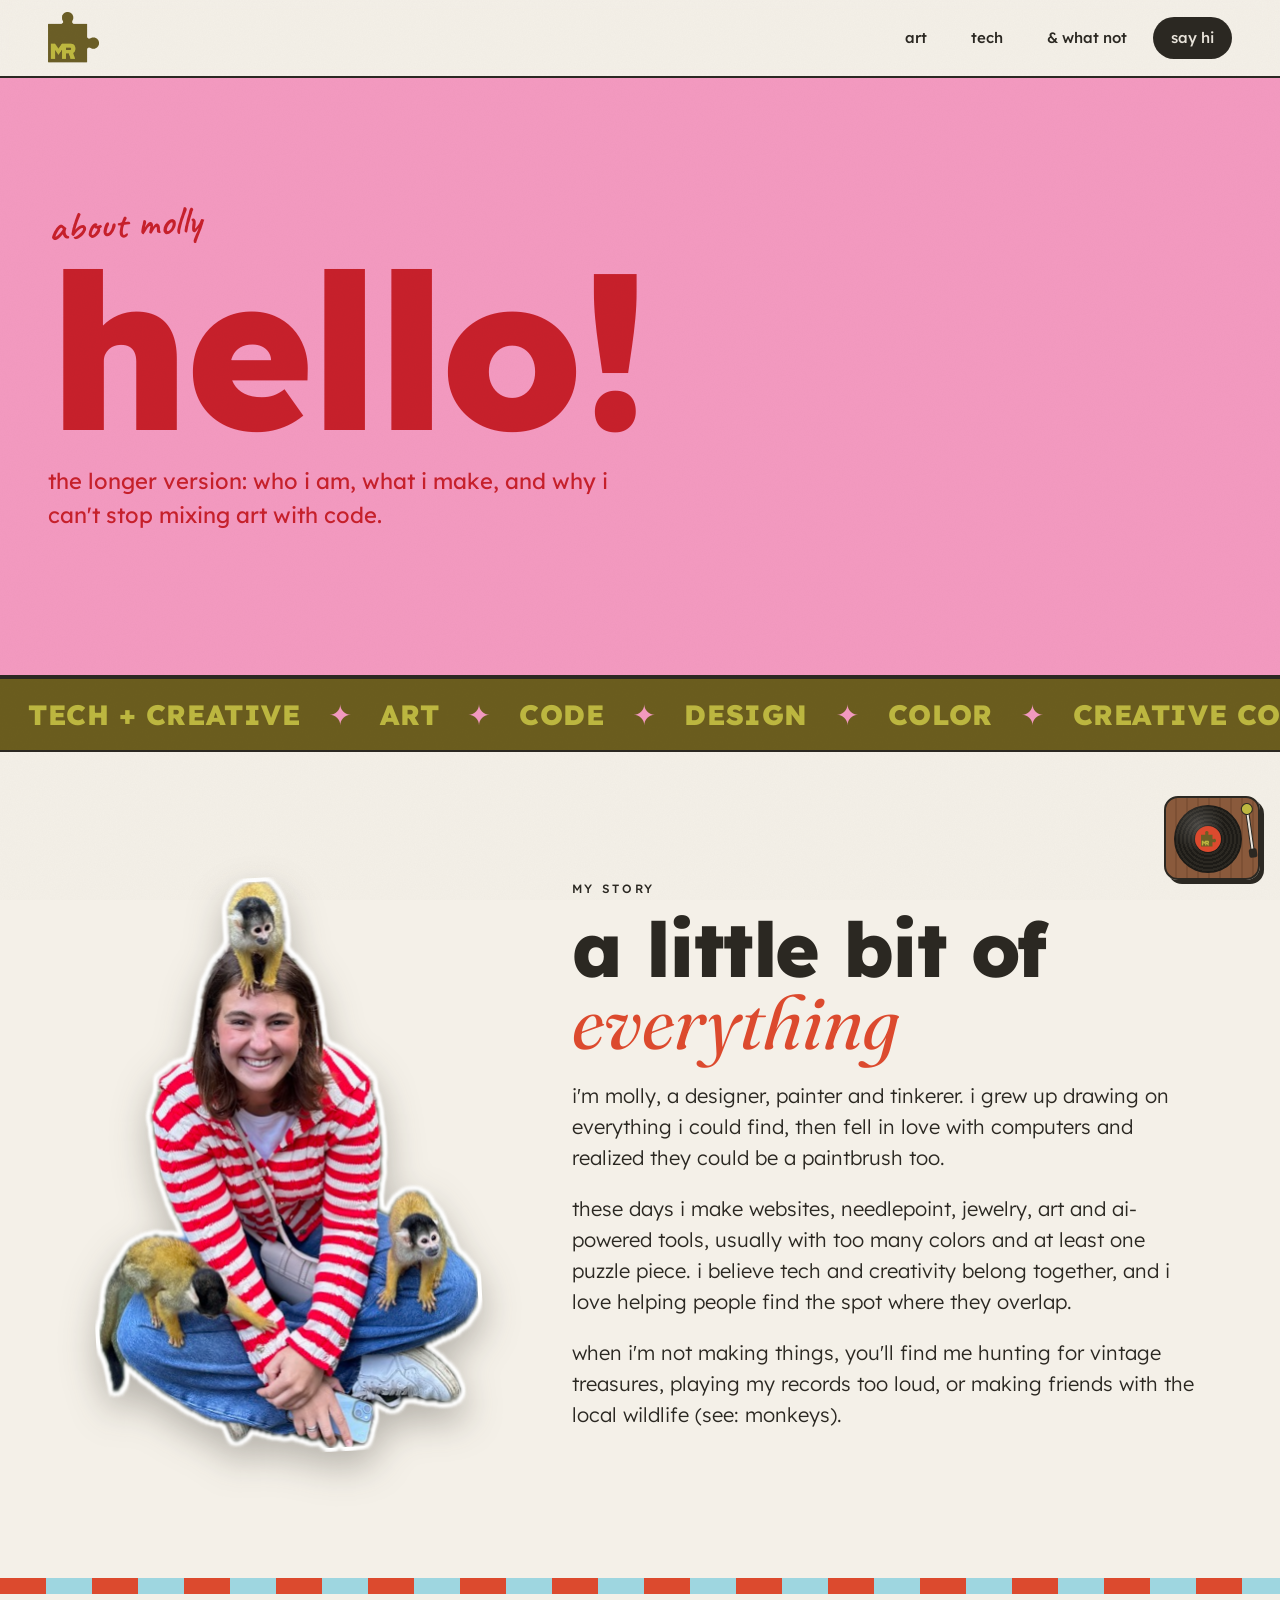
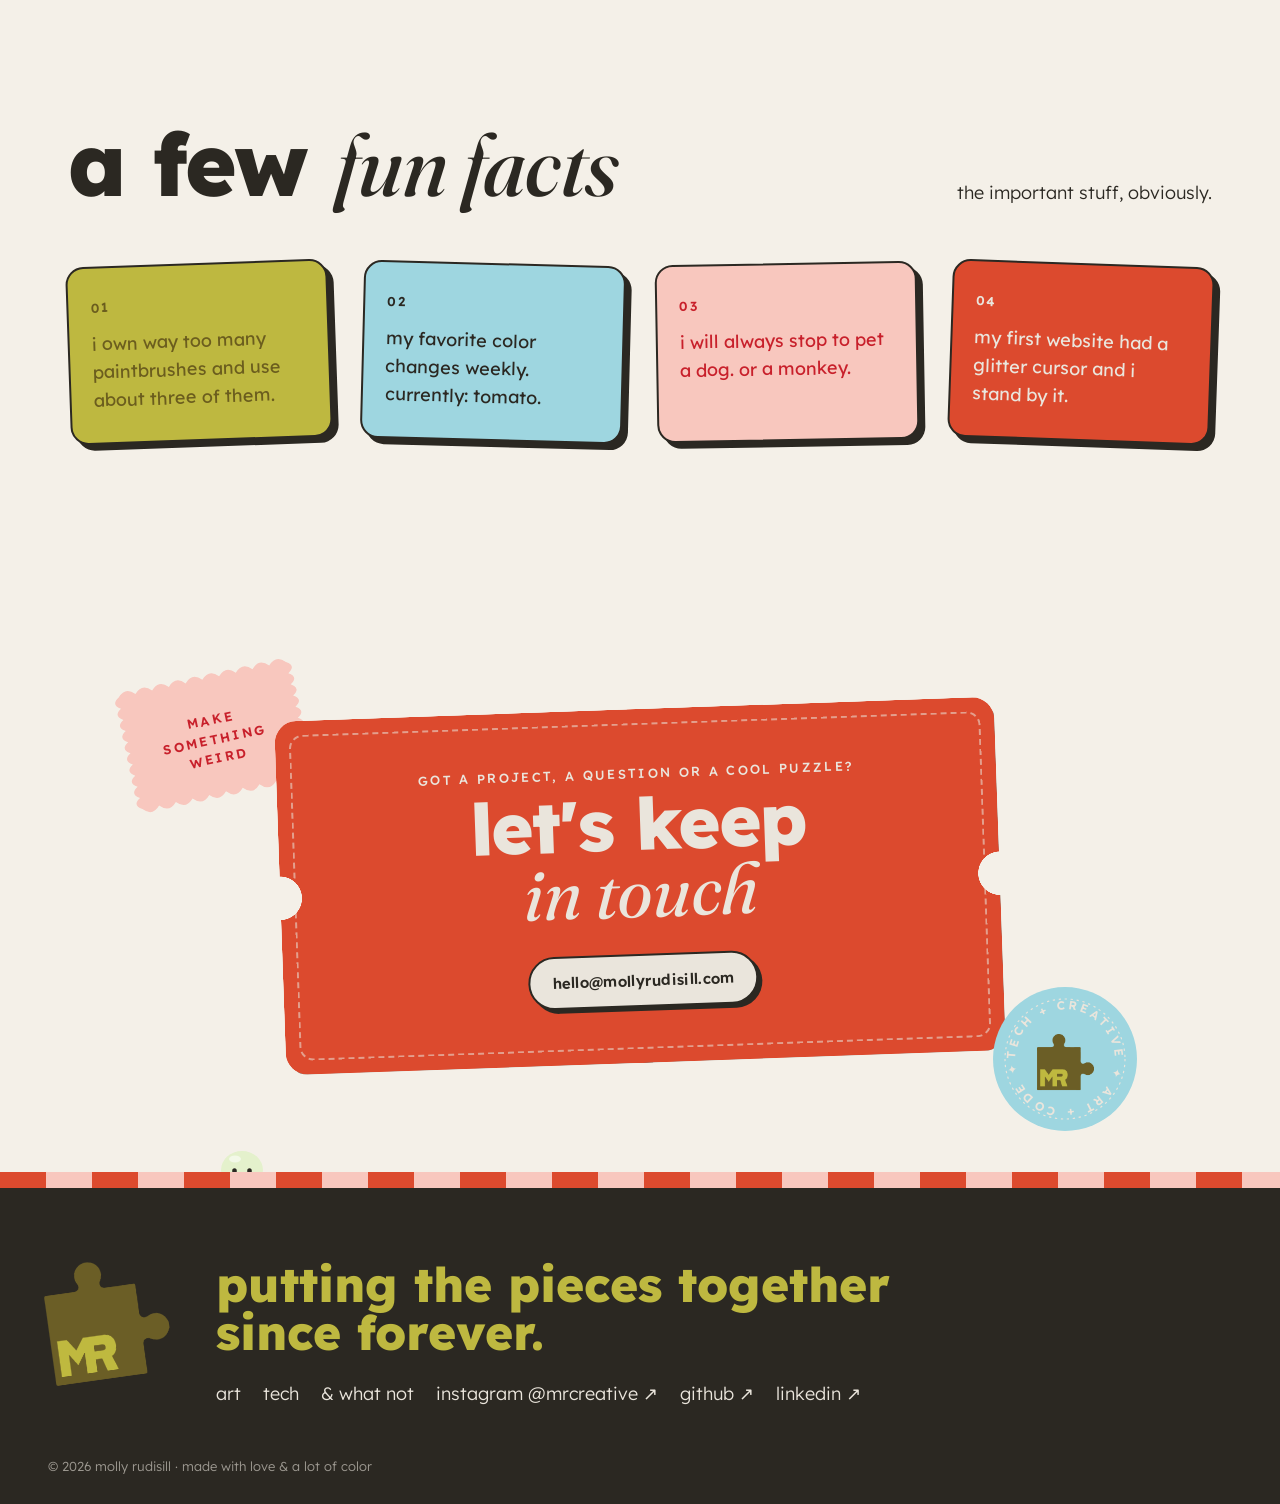
==== about.html @ 6e4c6a64 "Add an about molly page and a 'more about me' button on the home page Co-Authored-By: Claude Opus 5." ====
<!doctype html>
<html lang="en">
<head>
  <meta charset="utf-8" />
  <meta name="viewport" content="width=device-width, initial-scale=1" />
  <title>about molly — molly rudisill</title>
  <meta name="description" content="about molly rudisill: designer, painter and tinkerer where tech meets creative." />
  <link rel="icon" href="assets/mark-mr.png" />
  <link rel="preconnect" href="https://fonts.googleapis.com" />
  <link rel="preconnect" href="https://fonts.gstatic.com" crossorigin />
  <link href="https://fonts.googleapis.com/css2?family=Caveat:wght@500;600;700&family=Fraunces:ital,opsz,wght@0,9..144,400;0,9..144,800;1,9..144,400;1,9..144,600&family=Lexend:wght@300;400;500;600;800;900&display=swap" rel="stylesheet" />
  <link rel="stylesheet" href="css/styles.css" />
</head>
<body data-page="about">
  <header id="site-header"></header>

  <main>
    <!-- ============ HEADER ============ -->
    <section class="page-hero" style="--theme: var(--bubblegum); --theme-ink: var(--cherry)">
      <div class="page-hero-text">
        <p class="kicker">about molly</p>
        <h1>hello!</h1>
        <p class="lede">the longer version: who i am, what i make, and why i can't stop mixing art with code.</p>
      </div>
    </section>

    <div data-marquee class="marquee"></div>

    <!-- ============ MY STORY ============ -->
    <section class="section">
      <div class="wrap about-story reveal">
        <img class="about-story-cutout" src="assets/molly-cutout.png" alt="molly in a red striped sweater with three squirrel monkeys" />
        <div>
          <p class="kicker">my story</p>
          <h2>a little bit of <em>everything</em></h2>
          <!-- placeholder text: swap in your own story -->
          <p>i'm molly, a designer, painter and tinkerer. i grew up drawing on everything i could find, then fell in love with computers and realized they could be a paintbrush too.</p>
          <p>these days i make websites, needlepoint, jewelry, art and ai-powered tools, usually with too many colors and at least one puzzle piece. i believe tech and creativity belong together, and i love helping people find the spot where they overlap.</p>
          <p>when i'm not making things, you'll find me hunting for vintage treasures, playing my records too loud, or making friends with the local wildlife (see: monkeys).</p>
        </div>
      </div>
    </section>

    <div class="stripes"></div>

    <!-- ============ FUN FACTS ============ -->
    <section class="section">
      <div class="wrap">
        <div class="section-head reveal">
          <h2>a few <em>fun facts</em></h2>
          <p>the important stuff, obviously.</p>
        </div>
        <!-- placeholder facts: swap in your own -->
        <div class="facts">
          <div class="fact reveal" style="--c: var(--chartreuse); --i: var(--olive); --r: -2deg"><b>01</b><p>i own way too many paintbrushes and use about three of them.</p></div>
          <div class="fact reveal" style="--c: var(--sky); --i: var(--ink); --r: 1.5deg"><b>02</b><p>my favorite color changes weekly. currently: tomato.</p></div>
          <div class="fact reveal" style="--c: var(--blush); --i: var(--cherry); --r: -1deg"><b>03</b><p>i will always stop to pet a dog. or a monkey.</p></div>
          <div class="fact reveal" style="--c: var(--tomato); --i: var(--cream); --r: 2deg"><b>04</b><p>my first website had a glitter cursor and i stand by it.</p></div>
        </div>
      </div>
    </section>
  </main>

  <footer id="site-footer"></footer>
  <script src="js/content.js"></script>
  <script src="js/site.js"></script>
</body>
</html>
---- css/styles.css ----
/* ============================================================
   BRAND TOKENS — molly rudisill
   Change a color or font here and the whole site follows.
   ============================================================ */
:root {
  --cream: #eae5dc;
  --ink: #2b2822;
  --olive: #6b5d1e;
  --chartreuse: #beb840;
  --tomato: #dc4a2e;
  --bubblegum: #f49ac1;
  --sky: #9ed6e0;
  --cherry: #c8202b;
  --blush: #f8c7be;
  --cocoa: #8a5a3c;

  --paper: #f4f0e8; /* lighter cream for page background */

  /* web look-alikes for Alfran 2 / Lust / Antipool VF, so every visitor
     sees the same thing. To use the real fonts, add their webfont kit
     <link> to each page and put the family name first in the stack. */
  --font-head: "Lexend", system-ui, sans-serif;
  --font-body: "Lexend", system-ui, sans-serif;
  --font-accent: "Lexend", system-ui, sans-serif;
  --font-serif: "Fraunces", Georgia, serif; /* the playful "o" & "m" from the wordmark */
  --font-hand: "Caveat", "Comic Sans MS", cursive;

  --radius: 14px;
  --gutter: clamp(16px, 4vw, 48px);
  --max: 1240px;
  --shadow: 0 2px 0 rgba(43, 40, 34, 0.08), 0 18px 40px -18px rgba(43, 40, 34, 0.35);
}

/* ============================================================ base */
*, *::before, *::after { box-sizing: border-box; }
html { scroll-behavior: smooth; }
body {
  margin: 0;
  background: var(--paper);
  color: var(--ink);
  font-family: var(--font-body);
  font-weight: 300;
  font-size: 18px;
  line-height: 1.55;
  overflow-x: hidden;
  -webkit-font-smoothing: antialiased;
}
/* subtle paper grain */
body::before {
  content: "";
  position: fixed; inset: 0;
  pointer-events: none; z-index: 100;
  opacity: 0.35; mix-blend-mode: multiply;
  background-image: url("data:image/svg+xml,%3Csvg xmlns='http://www.w3.org/2000/svg' width='160' height='160'%3E%3Cfilter id='n'%3E%3CfeTurbulence type='fractalNoise' baseFrequency='.85' numOctaves='2' stitchTiles='stitch'/%3E%3CfeColorMatrix values='0 0 0 0 .17 0 0 0 0 .16 0 0 0 0 .13 0 0 0 .09 0'/%3E%3C/filter%3E%3Crect width='100%25' height='100%25' filter='url(%23n)'/%3E%3C/svg%3E");
}
img { max-width: 100%; display: block; }
a { color: inherit; }
h1, h2, h3 { font-family: var(--font-head); font-weight: 800; line-height: 0.95; letter-spacing: -0.02em; margin: 0; }
em { font-family: var(--font-serif); font-style: italic; font-weight: 500; letter-spacing: 0; }
.wrap { max-width: var(--max); margin: 0 auto; padding: 0 var(--gutter); }
.kicker, .eyebrow {
  font-family: var(--font-accent);
  text-transform: uppercase;
  letter-spacing: 0.22em;
  font-size: 12px;
  font-weight: 500;
  margin: 0 0 14px;
}
.hand { font-family: var(--font-hand); font-weight: 600; }
:focus-visible { outline: 3px dashed var(--tomato); outline-offset: 4px; }

/* buttons */
.btn {
  display: inline-flex; align-items: center; gap: 0.5em;
  padding: 0.85em 1.5em;
  border-radius: 999px;
  background: var(--tomato); color: var(--cream);
  font-family: var(--font-accent); font-weight: 600;
  font-size: 13px; letter-spacing: 0.14em; text-transform: uppercase;
  text-decoration: none;
  border: 2px solid var(--ink);
  box-shadow: 4px 4px 0 var(--ink);
  transition: transform 0.15s, box-shadow 0.15s;
}
.btn:hover { transform: translate(-2px, -2px); box-shadow: 6px 6px 0 var(--ink); }
.btn:active { transform: translate(2px, 2px); box-shadow: 1px 1px 0 var(--ink); }
.btn-ink { background: var(--ink); color: var(--cream); box-shadow: 4px 4px 0 var(--tomato); }
.btn-ink:hover { box-shadow: 6px 6px 0 var(--tomato); }
.btn-cream { background: var(--cream); color: var(--ink); text-transform: none; letter-spacing: 0.02em; font-size: 15px; }
.btn-ghost { background: transparent; color: var(--ink); box-shadow: none; }
.btn-ghost:hover { background: var(--chartreuse); box-shadow: 4px 4px 0 var(--ink); }

/* stripes (awning borders) */
.stripes { height: 16px; background: repeating-linear-gradient(90deg, var(--tomato) 0 46px, var(--sky) 46px 92px); }
.stripes-olive { background: repeating-linear-gradient(90deg, var(--olive) 0 46px, var(--cream) 46px 92px); }
.stripes-tomato { background: repeating-linear-gradient(90deg, var(--tomato) 0 46px, var(--blush) 46px 92px); }

/* ============================================================ header */
#site-header {
  position: sticky; top: 0; z-index: 50;
  display: flex; align-items: center; justify-content: space-between; gap: 16px;
  padding: 12px var(--gutter);
  background: color-mix(in srgb, var(--paper) 88%, transparent);
  backdrop-filter: blur(10px);
  border-bottom: 2px solid var(--ink);
}
.brand { display: block; }
.brand img { display: block; height: 52px; width: auto; transition: transform 0.35s cubic-bezier(.34, 1.56, .64, 1); }
.brand:hover img { transform: rotate(-8deg) scale(1.08); }
/* each puzzle piece turns around its own center */
.pz { transform-box: fill-box; transform-origin: center; transition: transform 0.35s cubic-bezier(.34, 1.56, .64, 1); }
.nav { display: flex; gap: 8px; align-items: center; flex-wrap: wrap; }
.nav a {
  font-family: var(--font-accent); font-weight: 500;
  font-size: 15px; text-decoration: none;
  padding: 7px 16px; border-radius: 999px;
  border: 2px solid transparent;
  transition: background 0.2s, transform 0.2s;
}
.nav a:hover, .nav a[aria-current="page"] { background: var(--c, var(--chartreuse)); color: var(--i, var(--ink)); border-color: var(--ink); transform: rotate(-2deg); }
.nav .nav-say-hi { background: var(--ink); color: var(--cream); }
.nav .nav-say-hi:hover { background: var(--tomato); color: var(--cream); }
.nav-toggle {
  display: none;
  font: 600 13px var(--font-accent); letter-spacing: 0.15em; text-transform: uppercase;
  background: var(--chartreuse); color: var(--ink);
  border: 2px solid var(--ink); border-radius: 999px; padding: 8px 16px; cursor: pointer;
}

/* ============================================================ hero */
.hero {
  position: relative;
  display: flex; flex-direction: column; align-items: center; text-align: center;
  max-width: var(--max); margin: 0 auto;
  padding: clamp(40px, 8vw, 96px) var(--gutter) clamp(56px, 8vw, 110px);
}
.hello {
  font-family: var(--font-hand); font-size: clamp(36px, 5vw, 60px);
  color: var(--tomato); margin: 0 0 8px; transform: rotate(-4deg);
  display: inline-block;
}
.hero-logo { margin: 0 0 30px; width: min(100%, 780px); }
.hero-logo svg, .hero-logo img { display: block; width: 100%; height: auto; overflow: visible; }
.hero-logo .pz { animation: pz-drop 0.8s cubic-bezier(.34, 1.56, .64, 1) backwards; animation-delay: calc(150ms + var(--n) * 110ms); }
.hero-logo .rud { animation: pz-fade 0.6s ease backwards; animation-delay: 0.85s; }
.hero-logo .pz:hover { transform: translateY(-6%) rotate(-6deg); }
@keyframes pz-drop { from { opacity: 0; transform: translateY(-140%) rotate(calc(-30deg + var(--n) * 15deg)); } }
@keyframes pz-fade { from { opacity: 0; transform: translateY(12px); } }
.hero-ctas { display: flex; gap: 14px; flex-wrap: wrap; justify-content: center; }
.hero .hero-seal { position: absolute; right: max(3%, calc(50% - 560px)); top: clamp(20px, 5vw, 60px); width: clamp(96px, 12vw, 150px); }

/* "i make ___" with the word swapping every couple of seconds */
.i-make { font-size: clamp(26px, 4vw, 44px); font-weight: 500; line-height: 1.3; margin: 0 0 34px; letter-spacing: -0.01em; }
/* the rotator box is exactly one line tall and starts at the top of the line,
   so the swapping word shares a baseline with "i make" */
.rotator {
  position: relative; display: inline-block; vertical-align: top;
  height: 1.3em; line-height: 1.3em; overflow: hidden; text-align: left;
  transition: width 0.4s cubic-bezier(.34, 1.3, .64, 1);
}
.rotator span {
  position: absolute; left: 0; top: 0; white-space: nowrap; padding: 0 0.12em;
  font-family: var(--font-serif); font-style: italic; font-weight: 600;
  background: linear-gradient(transparent 58%, var(--hl) 58%);
  animation: word-in 0.5s cubic-bezier(.34, 1.4, .64, 1) both;
}
.rotator span.out { animation: word-out 0.35s ease-in both; }
@keyframes word-in { from { transform: translateY(100%) rotate(6deg); opacity: 0; } }
@keyframes word-out { to { transform: translateY(-100%) rotate(-6deg); opacity: 0; } }

.portrait { position: relative; justify-self: center; width: min(100%, 420px); }
.portrait-frame {
  position: relative;
  aspect-ratio: 4 / 5;
  border-radius: 48% 48% 18px 18px / 36% 36% 18px 18px;
  background: var(--sky);
  border: 3px solid var(--ink);
  outline: 10px solid var(--tomato); outline-offset: -2px;
  overflow: hidden;
  transform: rotate(2.5deg);
  box-shadow: 14px 14px 0 var(--olive);
}
.portrait-frame img { position: absolute; inset: 0; width: 100%; height: 100%; object-fit: cover; }
.portrait .tag-note {
  position: absolute; right: -18px; bottom: 60px;
  background: var(--chartreuse); padding: 8px 14px;
  font-family: var(--font-hand); font-size: 22px; font-weight: 600;
  border: 2px solid var(--ink); transform: rotate(6deg); border-radius: 4px;
}

/* rotating badges */
.badge { position: relative; aspect-ratio: 1; }
.badge svg { width: 100%; height: 100%; animation: spin 22s linear infinite; }
.badge text { fill: var(--cream); font: 600 16px var(--font-accent); text-transform: uppercase; }
.badge img { position: absolute; inset: 31%; width: 38%; height: 38%; object-fit: contain; }
@keyframes spin { to { transform: rotate(360deg); } }

/* ============================================================ marquee */
.marquee {
  overflow: hidden; white-space: nowrap;
  background: var(--olive); color: var(--chartreuse);
  border-block: 2px solid var(--ink);
  padding: 14px 0;
  font-family: var(--font-head); font-weight: 800; text-transform: uppercase;
  font-size: clamp(18px, 2.4vw, 28px); letter-spacing: 0.02em;
}
.marquee-ink { background: var(--ink); color: var(--theme, var(--chartreuse)); }
.marquee-track { display: inline-flex; gap: 28px; animation: scroll 32s linear infinite; padding-left: 28px; }
.marquee-track i { font-style: normal; color: var(--bubblegum); }
.marquee:hover .marquee-track { animation-play-state: paused; }
@keyframes scroll { to { transform: translateX(-50%); } }

/* ============================================================ sections */
.section { padding: clamp(64px, 10vw, 128px) 0; position: relative; }
.section-head { display: flex; justify-content: space-between; align-items: end; gap: 24px; margin-bottom: clamp(32px, 5vw, 56px); flex-wrap: wrap; }
.section-head h2 { font-size: clamp(40px, 7vw, 88px); }
.section-head p { max-width: 34ch; margin: 0; }

/* puzzle-piece nav */
.pieces { display: grid; grid-template-columns: repeat(3, 1fr); max-width: 1040px; margin: 0 auto; gap: clamp(16px, 2.5vw, 36px); }
.piece {
  position: relative; display: block; text-decoration: none; color: var(--i);
  aspect-ratio: 1;
  transform: rotate(var(--r)) translateY(30px); opacity: 0;
  transition: transform 0.45s cubic-bezier(.34, 1.56, .64, 1), opacity 0.6s, filter 0.3s;
  filter: drop-shadow(6px 8px 0 rgba(43, 40, 34, 0.18));
}
.piece.in { opacity: 1; transform: rotate(var(--r)); }
.piece:nth-child(2) { transition-delay: 0.08s; } .piece:nth-child(3) { transition-delay: 0.16s; } .piece:nth-child(4) { transition-delay: 0.24s; }
.piece:hover { transform: rotate(0deg) scale(1.05); filter: drop-shadow(10px 14px 0 var(--ink)); transition-delay: 0s; }
.piece-svg { position: absolute; inset: 0; width: 100%; height: 100%; overflow: visible; }
.piece-num, .piece-title, .piece-blurb, .piece-go { position: absolute; left: 9%; }
.piece-num { top: 28%; font-family: var(--font-accent); font-weight: 600; font-size: 13px; letter-spacing: 0.18em; }
.piece-title { bottom: 30%; right: 26%; font-family: var(--font-head); font-weight: 800; font-size: clamp(26px, 3.4vw, 46px); line-height: 0.95; }
.piece-blurb { bottom: 8%; right: 28%; font-size: 13.5px; line-height: 1.3; font-weight: 400; }
.piece-go { left: auto; right: 30%; top: 26%; font-size: 26px; transition: transform 0.3s; }
.piece:hover .piece-go { transform: translateX(6px) rotate(-20deg); }

/* ============================================================ what i make: a box of felt file dividers */
.offering { background: var(--olive); color: var(--cream); border-block: 2px solid var(--ink); overflow: clip; }
.offering .section-head h2 em { color: var(--chartreuse); }
.files { position: relative; max-width: 960px; margin: 0 auto; }
.felt {
  /* soft pressed-felt texture over each folder's color */
  background-color: var(--c);
  background-image: url("../assets/felt.svg");
  background-size: 360px;
  background-blend-mode: multiply;
}
.folder {
  position: absolute; left: 0; right: 0;
  border-radius: 6px 6px 18px 18px;
  color: var(--i);
  box-shadow: 0 -10px 18px -12px rgba(20, 18, 10, 0.55); /* the shadow it casts on the folder behind */
  transition: top 0.55s cubic-bezier(.5, 1.4, .5, 1);
}
.folder-tab {
  position: absolute; bottom: calc(100% - 1px); left: var(--tx);
  width: var(--tw); height: 46px;
  padding: 0 14px;
  display: flex; align-items: center; justify-content: center; gap: 10px;
  border: 0; border-radius: 14px 14px 0 0;
  color: color-mix(in srgb, var(--i) 85%, var(--c));
  font: 600 12px/1.15 ui-monospace, "SF Mono", Menlo, monospace; letter-spacing: 0.06em; text-transform: uppercase; text-align: left;
  text-shadow: 0 1px 0 rgba(255, 255, 255, 0.35);
  cursor: pointer;
  box-shadow: 0 -8px 14px -10px rgba(20, 18, 10, 0.5);
}
/* curved shoulders where the tab meets the folder */
.folder-tab::before, .folder-tab::after {
  content: ""; position: absolute; bottom: 0; width: 14px; height: 14px;
  background: inherit; background-size: 360px; background-blend-mode: multiply;
}
.folder-tab::before { right: 100%; -webkit-mask: radial-gradient(circle at 0 0, transparent 13.5px, #000 14px); mask: radial-gradient(circle at 0 0, transparent 13.5px, #000 14px); }
.folder-tab::after { left: 100%; -webkit-mask: radial-gradient(circle at 100% 0, transparent 13.5px, #000 14px); mask: radial-gradient(circle at 100% 0, transparent 13.5px, #000 14px); }
/* no shoulder where a tab sits at the box edge */
.folder:first-child .folder-tab::before, .folder:last-child .folder-tab::after { display: none; }
.folder-tab:hover { filter: brightness(1.05); }
.folder-tab:focus-visible { outline: 3px dashed var(--cream); outline-offset: 3px; }
.folder-inner {
  display: grid; grid-template-columns: 1.55fr 0.45fr; gap: clamp(20px, 4vw, 44px); align-items: start;
  padding: clamp(30px, 5vw, 56px) clamp(22px, 5vw, 56px) clamp(30px, 5vw, 52px);
  transition: opacity 0.3s;
}
.folder:not(.is-front) .folder-inner { opacity: 0; visibility: hidden; }
/* titles pressed into the felt */
.folder h3 {
  font-family: var(--font-serif); font-style: italic; font-weight: 500; letter-spacing: -0.01em;
  font-size: clamp(38px, 6vw, 72px); line-height: 1; margin: 0 0 18px;
  color: color-mix(in srgb, var(--c) 50%, #2b2822);
  text-shadow: 0 1.5px 0 rgba(255, 255, 255, 0.35), 0 -1px 0 rgba(0, 0, 0, 0.18);
}
.folder p { font-size: clamp(16px, 1.7vw, 20px); max-width: 40ch; margin: 0 0 24px; font-weight: 400; }

/* the paper-clipped note on top of the files */
.stack-note {
  position: absolute; z-index: 20; right: -14px; bottom: -34px;
  width: 200px; padding: 26px 18px 18px;
  background: repeating-linear-gradient(transparent 0 27px, rgba(43, 40, 34, 0.18) 27px 28px), #fbf8f1;
  background-position: 0 14px;
  border-radius: 6px; color: var(--ink);
  transform: rotate(-7deg);
  box-shadow: 0 12px 24px -10px rgba(20, 18, 10, 0.5);
  pointer-events: none;
}
.stack-note .clip { position: absolute; top: -26px; left: 40px; width: 26px; transform: rotate(8deg); }
.stack-note small { font: 500 11px ui-monospace, Menlo, monospace; opacity: 0.7; }
.stack-note p { margin: 2px 0 0; font: 700 28px/0.95 var(--font-hand); color: var(--cherry); }

/* polaroid-style photo in each folder */
.folder-photo {
  position: relative; margin: 0;
  background: var(--cream); padding: 10px 10px 34px;
  border-radius: 4px;
  box-shadow: 0 8px 18px -8px rgba(20, 18, 10, 0.5);
  transform: rotate(3deg);
  pointer-events: none;
}
.folder-photo img, .folder-photo-empty { display: block; width: 100%; aspect-ratio: 4 / 5; object-fit: cover; }
.folder-photo-empty {
  display: grid; place-items: center; text-align: center;
  background: repeating-linear-gradient(45deg, rgba(43, 40, 34, 0.06) 0 10px, transparent 10px 20px), var(--paper);
  border: 2px dashed rgba(43, 40, 34, 0.35);
  color: var(--ink); font: 600 19px/1.2 var(--font-hand);
}

/* about strip */
/* ============================================================ about page */
.about-more { margin-top: 22px; }
.about-story { display: grid; grid-template-columns: 0.8fr 1.2fr; gap: clamp(28px, 6vw, 80px); align-items: center; }
.about-story-cutout {
  width: min(100%, 380px); justify-self: center; transform: rotate(-3deg);
  filter: drop-shadow(4px 0 0 #fff) drop-shadow(-4px 0 0 #fff) drop-shadow(0 4px 0 #fff) drop-shadow(0 -4px 0 #fff)
          drop-shadow(0 16px 18px rgba(43, 40, 34, 0.3));
}
.about-story h2 { font-size: clamp(40px, 6vw, 76px); margin-bottom: 22px; }
.about-story h2 em { color: var(--tomato); font-weight: 400; }
.about-story p:not(.kicker) { font-size: clamp(17px, 1.7vw, 20px); max-width: 52ch; }
.facts { display: grid; grid-template-columns: repeat(auto-fit, minmax(min(100%, 230px), 1fr)); gap: clamp(18px, 3vw, 32px); }
.fact {
  background: var(--c); color: var(--i);
  border: 2px solid var(--ink); border-radius: 18px; padding: 24px 22px 28px;
  box-shadow: 6px 6px 0 var(--ink);
  rotate: var(--r);
}
.fact b { font: 600 13px var(--font-accent); letter-spacing: 0.2em; }
.fact p { margin: 10px 0 0; font-size: 18px; font-weight: 400; }

/* ============================================================ about me: floating photos + graphics */
.about-float {
  position: relative;
  min-height: clamp(700px, 66vw, 860px);
  display: grid; place-items: center;
  --px: 0; --py: 0; /* mouse position, -1 → 1, set by site.js */
}
.about-center { position: relative; z-index: 10; max-width: 440px; text-align: center; padding: 20px; }
.about-center h2 { font-size: clamp(46px, 6.5vw, 86px); margin-bottom: 20px; }
.about-center h2 em { color: var(--tomato); font-weight: 400; }
.about-center p:not(.kicker) { font-size: clamp(17px, 1.7vw, 20px); margin: 0 auto; }
.about-center .hand { font-size: 28px; color: var(--cocoa); margin: 16px auto 0; display: block; width: fit-content; transform: rotate(-3deg); }

/* every floater: drifts with the mouse (outer), bobs (inner), pops in on scroll */
.fl {
  position: absolute; z-index: var(--z, 2);
  transform: translate(calc(var(--px) * var(--depth, 10) * 1px), calc(var(--py) * var(--depth, 10) * 1px));
  transition: transform 0.6s cubic-bezier(.2, .8, .3, 1);
}
.fl-in {
  animation: fl-bob var(--dur, 6s) ease-in-out var(--delay, 0s) infinite alternate;
}
@keyframes fl-bob {
  from { transform: translateY(-9px) rotate(calc(var(--r, 0deg) - 1.5deg)); }
  to   { transform: translateY(9px) rotate(calc(var(--r, 0deg) + 1.5deg)); }
}
.fl > .fl-in > * { transform: scale(0.6); opacity: 0; transition: transform 0.7s cubic-bezier(.34, 1.56, .64, 1), opacity 0.4s; transition-delay: calc(var(--n) * 90ms); }
.about-float.in .fl > .fl-in > * { transform: none; opacity: 1; }
.fl:hover { --hover: 1; z-index: 9; }
.fl:hover .fl-in > * { transform: scale(1.06) rotate(-2deg); transition-delay: 0s; }

/* the cutout of me: a white sticker outline */
.fl-cutout img {
  display: block; width: 100%; height: auto;
  filter: drop-shadow(4px 0 0 #fff) drop-shadow(-4px 0 0 #fff) drop-shadow(0 4px 0 #fff) drop-shadow(0 -4px 0 #fff)
          drop-shadow(0 16px 18px rgba(43, 40, 34, 0.3));
}
/* photo cards */
.fl-photo .card-img {
  display: block; width: 100%; aspect-ratio: 4 / 5; object-fit: cover;
  border-radius: 18px; box-shadow: 0 16px 30px -14px rgba(43, 40, 34, 0.55);
}
.fl-photo .card-img.empty {
  display: grid; place-items: center; text-align: center; padding: 10px;
  background: repeating-linear-gradient(45deg, rgba(43, 40, 34, 0.06) 0 10px, transparent 10px 20px), #fbf8f1;
  border: 2px dashed rgba(43, 40, 34, 0.3);
  font: 600 17px/1.2 var(--font-hand); color: var(--ink);
}
/* graphic tiles (stand-ins until you swap in your own graphics) */
.g { background: var(--c); color: var(--i); border-radius: 16px; padding: 14px; box-shadow: 0 16px 30px -16px rgba(43, 40, 34, 0.5); }
.g img { display: block; width: 100%; height: auto; }
.g-lines { display: grid; gap: 9px; padding: 22px 20px; }
.g-lines i { display: block; height: 6px; border-radius: 4px; background: var(--i); }
.g-lines i:nth-child(2) { width: 80%; } .g-lines i:nth-child(3) { width: 55%; }
.g-check { display: grid; gap: 7px; }
.g-check span { display: flex; align-items: center; gap: 8px; height: 22px; padding: 0 8px; border-radius: 6px; background: color-mix(in srgb, var(--i) 85%, transparent); }
.g-check span::before { content: "✓"; display: grid; place-items: center; width: 14px; height: 14px; border-radius: 3px; background: var(--c); color: var(--i); font-size: 10px; font-weight: 800; }
.g-check span::after { content: ""; flex: 1; height: 3px; border-radius: 2px; background: var(--c); margin-right: 20%; }
.g-donut svg { display: block; width: 100%; height: auto; }
.g-bar { display: flex; align-items: center; gap: 14px; padding: 16px 20px; border-radius: 12px; }
.g-bar b { font-size: 24px; line-height: 1; }
.g-bar span { flex: 1; display: grid; gap: 7px; }
.g-bar span i { height: 5px; border-radius: 3px; background: var(--i); }
.g-bar span i + i { width: 70%; }

/* where each floater sits (desktop) */
.fl-1 { left: 2%;  top: 10%;   width: 22%; --depth: 18; --z: 3; --dur: 7s; }
.fl-2 { left: 21%; top: 0;     width: 13%; --depth: 30; --r: -6deg; --dur: 6s; --delay: -2s; }
.fl-3 { left: 41%; top: 1%;    width: 17%; --depth: 22; --r: 3deg; --dur: 5.5s; --delay: -1s; }
.fl-4 { right: 3%; top: 4%;    width: 17%; --depth: 26; --r: 5deg; --dur: 6.5s; --delay: -3s; }
.fl-5 { right: 4%;  top: 44%;  width: 12%; --depth: 34; --r: -4deg; --dur: 5s; --delay: -1.5s; }
.fl-6 { left: 27%; bottom: 3%; width: 19%; --depth: 24; --r: -3deg; --dur: 6s; --delay: -4s; }
.fl-7 { left: 4%;  bottom: 2%; width: 10%; --depth: 38; --r: 8deg; --dur: 4.5s; --delay: -2.5s; }
.fl-8 { right: 4%; bottom: 2%; width: 16%; --depth: 20; --r: -5deg; --dur: 7s; --delay: -0.5s; }

.tc-heading { position: relative; margin: 0; cursor: pointer; }
/* tech + creative: what i believe */
.tc-section { background: var(--sky); border-top: 2px solid var(--ink); }
.tc-wrap { display: grid; grid-template-columns: 1fr 1fr; gap: clamp(28px, 6vw, 80px); align-items: center; }
.tc-section .tc-heading { width: 100%; max-width: 540px; justify-self: center; }
.tc-text h2 { font-size: clamp(44px, 7vw, 92px); margin-bottom: 22px; }
.tc-text h2 em { color: var(--tomato); font-weight: 400; }
.tc-text p:not(.kicker):not(.hand) { font-size: clamp(17px, 1.7vw, 20px); max-width: 46ch; }
.tc-text .hand { font-size: 30px; color: var(--cherry); margin: 12px 0 0; transform: rotate(-2deg); display: inline-block; }
.tc-art { display: block; width: min(100%, 560px); height: auto; overflow: visible; }
.tc-art .pz { transform-box: view-box; transform-origin: 0 0; transition: transform 1s cubic-bezier(.34, 1.45, .64, 1); }
/* apart */
.tc-creative { transform: translate(-70px, 24px) translate(110px, 135px) rotate(-14deg) translate(-110px, -135px); }
.tc-tech     { transform: translate(40px, -26px) translate(270px, 112px) rotate(20deg) translate(-270px, -112px); }
/* together: side by side, exactly as laid out in the artwork */
.tc-heading.joined .tc-creative { transform: translate(0px, 0px) translate(110px, 135px) rotate(0deg) translate(-110px, -135px); }
.tc-heading.joined .tc-tech     { transform: translate(0px, 0px) translate(270px, 112px) rotate(0deg) translate(-270px, -112px); }
/* hover: they wiggle apart a little, then snap back */
.tc-heading.resetting .tc-art .pz { transition: none; }
.tc-heading.snapped:hover .tc-art .pz { transition-duration: 0.45s; }
.tc-heading.snapped:hover .tc-creative { transform: translate(-10px, 3px) translate(110px, 135px) rotate(-4deg) translate(-110px, -135px); }
.tc-heading.snapped:hover .tc-tech     { transform: translate(10px, -4px) translate(270px, 112px) rotate(5deg) translate(-270px, -112px); }
/* the click: a little bump, then a slow float */
.tc-heading.snapped .tc-art { animation: tc-bump 0.45s ease-out, tc-float 5s ease-in-out 0.45s infinite; }
@keyframes tc-bump { 40% { transform: scale(1.05) rotate(-1deg); } }
@keyframes tc-float { 50% { transform: translateY(-8px) rotate(0.6deg); } }
/* sparkles burst out of the joint */
.tc-spark { position: absolute; left: 44%; top: 42%; pointer-events: none; }
.tc-spark i {
  position: absolute; font-style: normal; font-size: 26px; line-height: 1; opacity: 0;
  color: var(--c, var(--tomato));
}
.tc-spark i:nth-child(1) { --c: var(--tomato);     --to: translate(-40px, -70px) rotate(-30deg); }
.tc-spark i:nth-child(2) { --c: var(--chartreuse); --to: translate(20px, -84px) rotate(40deg); font-size: 20px; }
.tc-spark i:nth-child(3) { --c: var(--bubblegum);  --to: translate(56px, -36px) rotate(70deg); }
.tc-spark i:nth-child(4) { --c: var(--sky);        --to: translate(-60px, 20px) rotate(-60deg); font-size: 18px; }
.tc-spark i:nth-child(5) { --c: var(--cherry);     --to: translate(44px, 46px) rotate(20deg); font-size: 22px; }
.tc-heading.snapped .tc-spark i { animation: tc-burst 0.9s cubic-bezier(.2, .8, .3, 1) both; }
@keyframes tc-burst {
  0% { opacity: 0; transform: scale(0.3); }
  25% { opacity: 1; }
  100% { opacity: 0; transform: var(--to) scale(1.1); }
}

/* ============================================================ contact / footer */
#site-footer { margin-top: clamp(40px, 8vw, 100px); }
.contact {
  position: relative;
  display: grid; place-items: center;
  padding: 40px var(--gutter) clamp(64px, 9vw, 110px);
}
.ticket {
  position: relative; z-index: 2;
  width: min(100%, 720px);
  background: var(--tomato); color: var(--cream);
  padding: clamp(32px, 5vw, 56px) clamp(24px, 5vw, 64px);
  border-radius: 22px;
  text-align: center;
  transform: rotate(-2deg);
  box-shadow: 10px 12px 0 var(--ink);
  /* ticket notches */
  -webkit-mask: radial-gradient(circle 22px at 0 50%, transparent 98%, #000) left / 51% 100% no-repeat,
                radial-gradient(circle 22px at 100% 50%, transparent 98%, #000) right / 51% 100% no-repeat;
          mask: radial-gradient(circle 22px at 0 50%, transparent 98%, #000) left / 51% 100% no-repeat,
                radial-gradient(circle 22px at 100% 50%, transparent 98%, #000) right / 51% 100% no-repeat;
}
.ticket::before { content: ""; position: absolute; inset: 14px; border: 2px dashed rgba(234, 229, 220, 0.55); border-radius: 14px; pointer-events: none; }
.ticket h2 { font-size: clamp(38px, 6vw, 72px); margin: 8px 0 28px; }
.ticket h2 em { display: block; font-weight: 400; }
.ticket-kicker { font: 500 13px var(--font-accent); letter-spacing: 0.18em; text-transform: uppercase; margin: 0; }
.stamp { position: absolute; z-index: 1; left: max(2vw, calc(50% - 520px)); top: 0; width: 190px; transform: rotate(-12deg); }
.stamp svg { width: 100%; }
.stamp span { position: absolute; inset: 0; display: grid; place-items: center; text-align: center; font: 600 13px/1.5 var(--font-accent); letter-spacing: 0.2em; text-transform: uppercase; color: var(--cherry); }
.contact .seal { position: absolute; z-index: 3; right: max(2vw, calc(50% - 500px)); bottom: 30px; width: 150px; }
.footer-inner {
  background: var(--ink); color: var(--cream);
  display: grid; grid-template-columns: auto 1fr; gap: 24px 48px; align-items: start;
  padding: clamp(40px, 6vw, 72px) var(--gutter) 28px;
}
.footer-mark { width: 120px; transform: rotate(-8deg); }
.footer-big { font-family: var(--font-head); font-weight: 800; font-size: clamp(26px, 4vw, 48px); line-height: 1; margin: 0 0 24px; color: var(--chartreuse); }
.footer-links { list-style: none; display: flex; flex-wrap: wrap; gap: 8px 22px; padding: 0; margin: 0; font-family: var(--font-accent); }
.footer-links a { text-decoration: none; border-bottom: 1.5px solid transparent; }
.footer-links a:hover { color: var(--bubblegum); border-color: currentColor; }
.footer-copy { grid-column: 1 / -1; margin: 24px 0 0; font-size: 13px; opacity: 0.6; font-family: var(--font-accent); }

/* ============================================================ collection pages */
.page-hero {
  position: relative; overflow: hidden;
  display: grid; grid-template-columns: 1.3fr 0.7fr; align-items: center; gap: 32px;
  background: var(--theme); color: var(--theme-ink);
  padding: clamp(56px, 9vw, 120px) var(--gutter);
  border-bottom: 2px solid var(--ink);
}
.page-hero-text { max-width: 760px; }
.page-hero h1 { font-size: clamp(80px, 17vw, 220px); line-height: 0.82; margin-bottom: 26px; }
.page-hero .kicker { font-family: var(--font-hand); text-transform: none; letter-spacing: 0; font-size: clamp(28px, 3.4vw, 40px); transform: rotate(-3deg); display: inline-block; font-weight: 600; margin-bottom: 4px; }
.page-hero .lede { font-size: clamp(18px, 1.9vw, 22px); max-width: 46ch; font-weight: 400; margin: 0 0 28px; }
.page-hero-pieces { position: relative; height: 100%; min-height: 260px; }
.page-hero-pieces .piece-svg { position: absolute; width: 62%; height: auto; transform: rotate(var(--r)); animation: bob 5s ease-in-out infinite; filter: drop-shadow(6px 8px 0 rgba(43, 40, 34, 0.2)); }
.page-hero-pieces .piece-svg:first-child { top: 0; right: 4%; }
.page-hero-pieces .piece-svg:last-child { bottom: 0; left: 4%; animation-delay: -2.5s; }
@keyframes bob { 50% { translate: 0 -14px; } }

.collection { padding-top: clamp(40px, 6vw, 72px); padding-bottom: 40px; }
.chips { display: flex; flex-wrap: wrap; gap: 10px; margin-bottom: clamp(28px, 4vw, 48px); }
.chip {
  font: 500 14px var(--font-accent); letter-spacing: 0.06em;
  padding: 8px 18px; border-radius: 999px;
  background: transparent; color: var(--ink);
  border: 2px solid var(--ink); cursor: pointer;
  transition: background 0.2s, transform 0.2s;
}
.chip:hover { transform: rotate(-3deg); }
.chip[aria-pressed="true"] { background: var(--ink); color: var(--theme, var(--cream)); }
.grid { display: grid; grid-template-columns: repeat(auto-fill, minmax(min(100%, 300px), 1fr)); gap: clamp(24px, 3.5vw, 44px); }
.card {
  cursor: pointer;
  opacity: 0; transform: translateY(24px) rotate(var(--r));
  transition: transform 0.5s cubic-bezier(.34, 1.56, .64, 1), opacity 0.5s;
}
.card.in { opacity: 1; transform: rotate(var(--r)); }
.card:hover { transform: rotate(0) translateY(-6px); }
.card-art {
  aspect-ratio: 4 / 3; overflow: hidden;
  border: 2px solid var(--ink); border-radius: var(--radius);
  box-shadow: 6px 6px 0 var(--ink);
  transition: box-shadow 0.25s;
  background: var(--cream);
}
.card:hover .card-art { box-shadow: 10px 10px 0 var(--theme, var(--tomato)); }
.card-art img, .card-art .cover { width: 100%; height: 100%; object-fit: cover; transition: transform 0.6s; }
.card:hover .card-art img, .card:hover .card-art .cover { transform: scale(1.05); }
.card-tag { font: 600 11.5px var(--font-accent); letter-spacing: 0.2em; text-transform: uppercase; color: var(--tomato); margin: 18px 0 6px; }
.card h3 { font-family: var(--font-body); font-weight: 500; font-size: 22px; line-height: 1.2; letter-spacing: -0.01em; }

.lightbox { border: none; padding: 0; background: transparent; max-width: min(960px, 92vw); width: 100%; }
.lightbox::backdrop { background: rgba(43, 40, 34, 0.7); backdrop-filter: blur(4px); }
.lightbox-inner {
  position: relative;
  display: grid; grid-template-columns: 1.1fr 0.9fr;
  background: var(--paper); border: 2px solid var(--ink); border-radius: 20px; overflow: hidden;
  box-shadow: 12px 12px 0 var(--theme, var(--tomato));
}
.lightbox-art .cover, .lightbox-art img { width: 100%; height: 100%; object-fit: cover; min-height: 320px; }
.lightbox-text { padding: 40px 36px; }
.lightbox-text h2 { font-size: clamp(32px, 4vw, 48px); margin: 0 0 16px; }
.lightbox-text p:not(.card-tag) { margin: 0 0 26px; }
.lightbox-close {
  position: absolute; top: 12px; right: 12px; z-index: 2;
  width: 42px; height: 42px; border-radius: 50%;
  background: var(--chartreuse); border: 2px solid var(--ink); font-size: 24px; line-height: 1; cursor: pointer;
}

/* ============================================================ hidden smiski */
.stripes, .footer-inner { position: relative; z-index: 2; } /* the smiski hides behind these */
.stripes { pointer-events: none; }
.contact .smiski {
  position: absolute; z-index: 1;
  left: max(7vw, calc(50% - 430px)); bottom: -26px;
  width: 64px; height: 64px; padding: 0;
  background: none; border: 0; cursor: pointer;
  transform: translateY(6px);
  transition: transform 0.5s cubic-bezier(.34, 1.56, .64, 1), filter 0.6s;
}
.contact .smiski svg { display: block; width: 100%; height: 100%; overflow: visible; }
.contact .smiski:hover, .contact .smiski:focus-visible { transform: translateY(-12px) rotate(-6deg); }
.smiski-bubble {
  position: absolute; bottom: 100%; left: 50%;
  translate: -50% -6px; white-space: nowrap;
  font: 600 17px var(--font-hand); color: var(--ink);
  background: var(--cream); border-radius: 10px; padding: 1px 10px;
  opacity: 0; transition: opacity 0.3s;
}
.lights-out-overlay {
  position: fixed; inset: 0; z-index: 90;
  background: rgba(12, 14, 10, 0.9);
  opacity: 0; pointer-events: none; transition: opacity 0.6s;
}
body.lights-out .lights-out-overlay { opacity: 1; }
body.lights-out .contact .smiski {
  z-index: 95;
  transform: translateY(-44px) scale(1.5);
  filter: drop-shadow(0 0 8px #d8ffb4) drop-shadow(0 0 22px #a8f07a);
}
body.lights-out .smiski-bubble { opacity: 1; transition-delay: 0.4s; }

/* ============================================================ record player */
/* sits above the paper grain (z-index 100): spotify pauses if anything covers its player */
.turntable { position: fixed; right: 20px; bottom: 20px; z-index: 110; display: flex; flex-direction: column; align-items: flex-end; gap: 14px; }
.tt-deck {
  position: relative;
  width: 96px; height: 84px; padding: 0;
  border: 2px solid var(--ink); border-radius: 14px;
  background: repeating-linear-gradient(90deg, var(--cocoa) 0 9px, #7d5034 9px 11px);
  box-shadow: 4px 4px 0 var(--ink);
  cursor: pointer;
  transition: transform 0.25s cubic-bezier(.34, 1.56, .64, 1), box-shadow 0.25s;
}
.tt-deck:hover { transform: translate(-2px, -2px) rotate(-3deg); box-shadow: 6px 6px 0 var(--ink); }
.tt-record {
  position: absolute; left: 8px; top: 7px;
  width: 68px; height: 68px; border-radius: 50%;
  background:
    radial-gradient(circle at 35% 30%, rgba(255, 255, 255, 0.18), transparent 40%),
    repeating-radial-gradient(circle, #1d1b17 0 2px, #2b2822 2px 4px);
  display: grid; place-items: center;
  animation: spin 2.2s linear infinite; animation-play-state: paused;
}
.tt-label { width: 26px; height: 26px; border-radius: 50%; background: var(--tomato); display: grid; place-items: center; }
.tt-label img { width: 15px; }
.tt-deck:hover .tt-record, .turntable.playing .tt-record { animation-play-state: running; }
.tt-arm {
  position: absolute; right: 9px; top: 8px;
  width: 4px; height: 50px; border-radius: 2px;
  background: var(--cream); border: 1px solid var(--ink);
  transform-origin: 50% 4px; transform: rotate(-8deg);
  transition: transform 0.6s cubic-bezier(.34, 1.56, .64, 1);
}
.tt-arm::before { content: ""; position: absolute; top: -4px; left: -5px; width: 12px; height: 12px; border-radius: 50%; background: var(--chartreuse); border: 1.5px solid var(--ink); }
.tt-arm::after { content: ""; position: absolute; bottom: -3px; left: -3px; width: 8px; height: 9px; border-radius: 2px; background: var(--ink); }
.turntable.playing .tt-arm { transform: rotate(24deg); }
.tt-panel {
  width: min(360px, calc(100vw - 40px));
  background: var(--paper);
  border: 2px solid var(--ink); border-radius: 18px;
  box-shadow: 8px 8px 0 var(--tomato);
  padding: 14px 14px 10px;
  transform-origin: bottom right;
  animation: tt-pop 0.35s cubic-bezier(.34, 1.56, .64, 1);
}
.tt-panel.is-closed { position: absolute; right: 0; bottom: 100%; visibility: hidden; opacity: 0; pointer-events: none; animation: none; }
@keyframes tt-pop { from { opacity: 0; transform: scale(0.7) translateY(20px); } }
.tt-head { display: flex; justify-content: space-between; align-items: start; gap: 12px; margin: 0 4px 12px; }
.tt-kicker { font: 600 11px var(--font-accent); letter-spacing: 0.2em; text-transform: uppercase; color: var(--tomato); margin: 0 0 4px; }
.tt-head h3 { font-family: var(--font-serif); font-style: italic; font-weight: 500; font-size: 24px; letter-spacing: 0; line-height: 1.1; }
.tt-close { flex: none; width: 34px; height: 34px; border-radius: 50%; background: var(--chartreuse); border: 2px solid var(--ink); font-size: 20px; line-height: 1; cursor: pointer; }
.tt-embed { border-radius: 12px; overflow: hidden; background: var(--ink); min-height: 352px; }
.tt-embed iframe { display: block; border: 0; }

/* reveal */
.reveal { opacity: 0; transform: translateY(26px); transition: opacity 0.7s, transform 0.7s; }
.reveal.in { opacity: 1; transform: none; }

/* ============================================================ responsive */
@media (max-width: 980px) {
  .pieces { grid-template-columns: repeat(2, 1fr); }
  .pieces .piece:last-child { grid-column: 1 / -1; width: 50%; justify-self: center; }
}
@media (max-width: 820px) {
  .folder-inner { grid-template-columns: 1fr 0.5fr; }
  .stack-note { width: 150px; bottom: -40px; right: -6px; padding: 18px 12px 10px; }
  .stack-note p { font-size: 22px; }
  .nav-toggle { display: inline-block; }
  .nav { display: none; position: absolute; top: 100%; left: 0; right: 0; flex-direction: column; align-items: stretch; padding: 16px var(--gutter) 24px; background: var(--paper); border-bottom: 2px solid var(--ink); }
  #site-header.open .nav { display: flex; }
  .nav a { font-size: 20px; padding: 10px 18px; }
  .portrait { width: min(80%, 340px); }
  /* phones: floaters gather above and below the words */
  .about-float { min-height: 920px; }
  .about-story { grid-template-columns: 1fr; }
  .about-story-cutout { width: min(70%, 280px); }
  .fl-1 { left: 0;   top: auto; bottom: 0; width: 46%; }
  .fl-2 { left: 4%;  top: 1%;   width: 28%; }
  .fl-3 { left: 38%; top: 0;    width: 34%; }
  .fl-4 { right: 3%; top: 8%;   width: 26%; }
  .fl-5 { display: none; }
  .fl-6 { left: 6%;  top: 15%;  bottom: auto; width: 38%; }
  .fl-7 { display: none; }
  .fl-8 { right: 3%; bottom: 0; width: 30%; }
  .tc-wrap { grid-template-columns: 1fr; }
  .tc-section .tc-heading { max-width: 380px; }
  .page-hero { grid-template-columns: 1fr; }
  .page-hero-pieces { display: none; }
  .lightbox-inner { grid-template-columns: 1fr; }
  .lightbox-art .cover, .lightbox-art img { min-height: 220px; max-height: 280px; }
  .stamp { width: 130px; top: -10px; }
  .contact .seal { width: 110px; bottom: 20px; }
  .footer-inner { grid-template-columns: 1fr; }
  .footer-mark { width: 84px; }
}
@media (max-width: 520px) {
  .brand img { height: 42px; }
  .pieces { gap: 14px; }
  .piece-blurb { display: none; }
  .piece-title { bottom: 14%; }
  .folder-inner { grid-template-columns: 1fr; padding: 26px 20px 28px; }
  .folder-tab { height: 40px; font-size: 11px; padding: 0 10px; }
  .folder-photo { width: 62%; justify-self: center; }
  .hero .hero-seal { top: 8px; right: 2%; width: 84px; }
  .portrait .tag-note { right: -8px; }
}
@media (prefers-reduced-motion: reduce) {
  *, *::before, *::after { animation: none !important; transition: none !important; }
  .piece, .card, .reveal { opacity: 1 !important; }
}
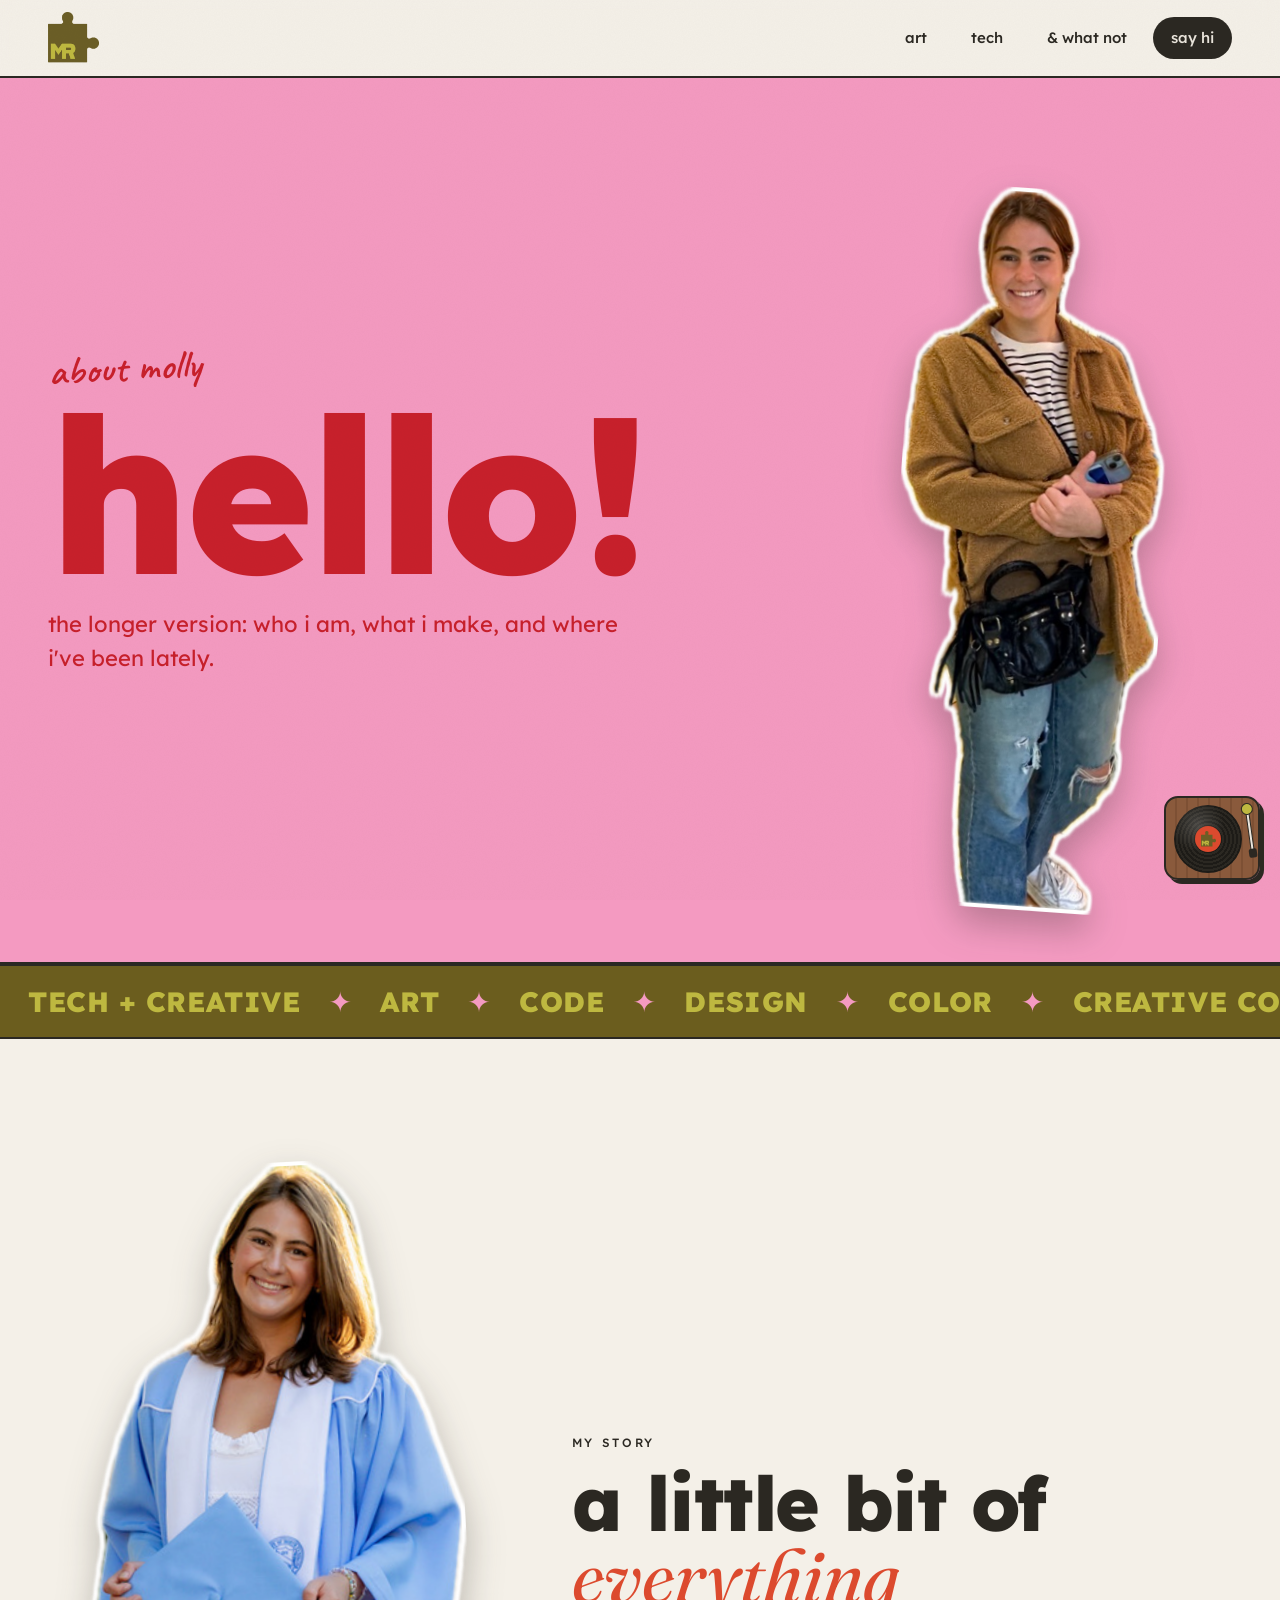
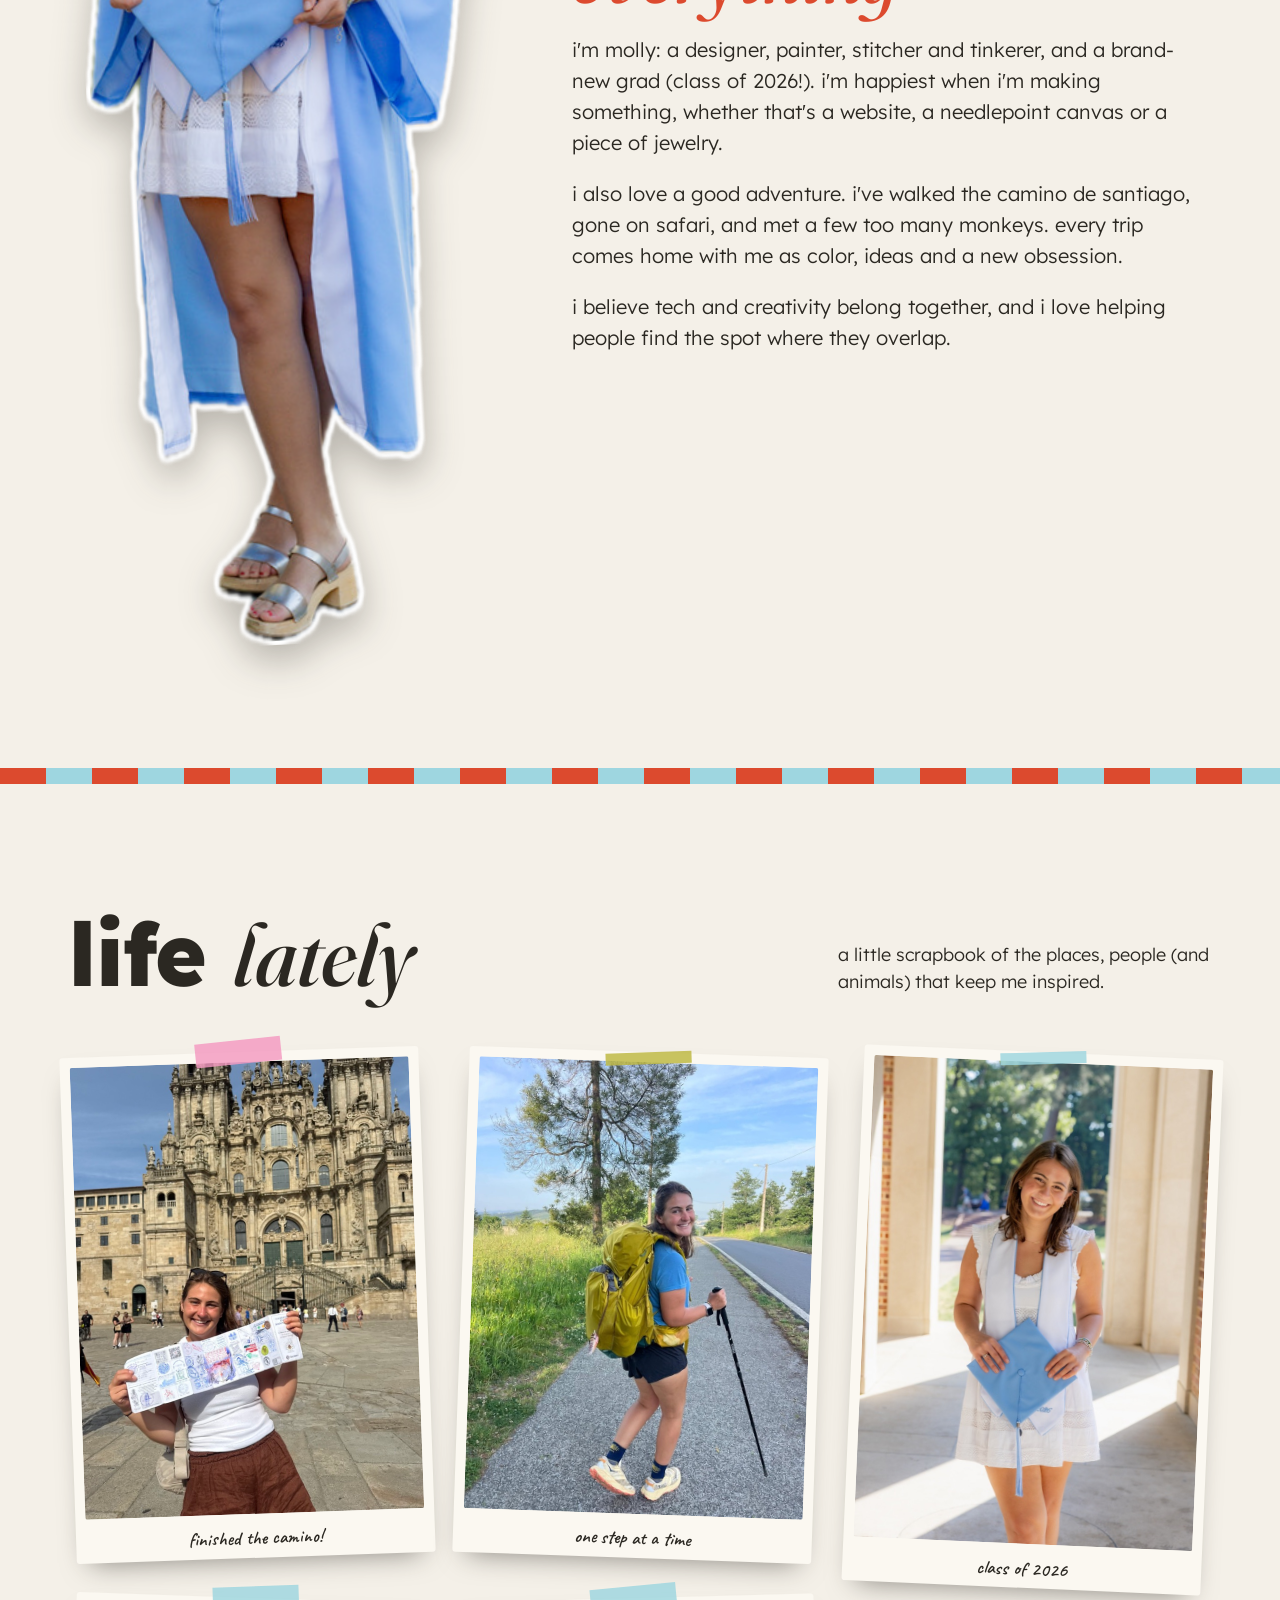
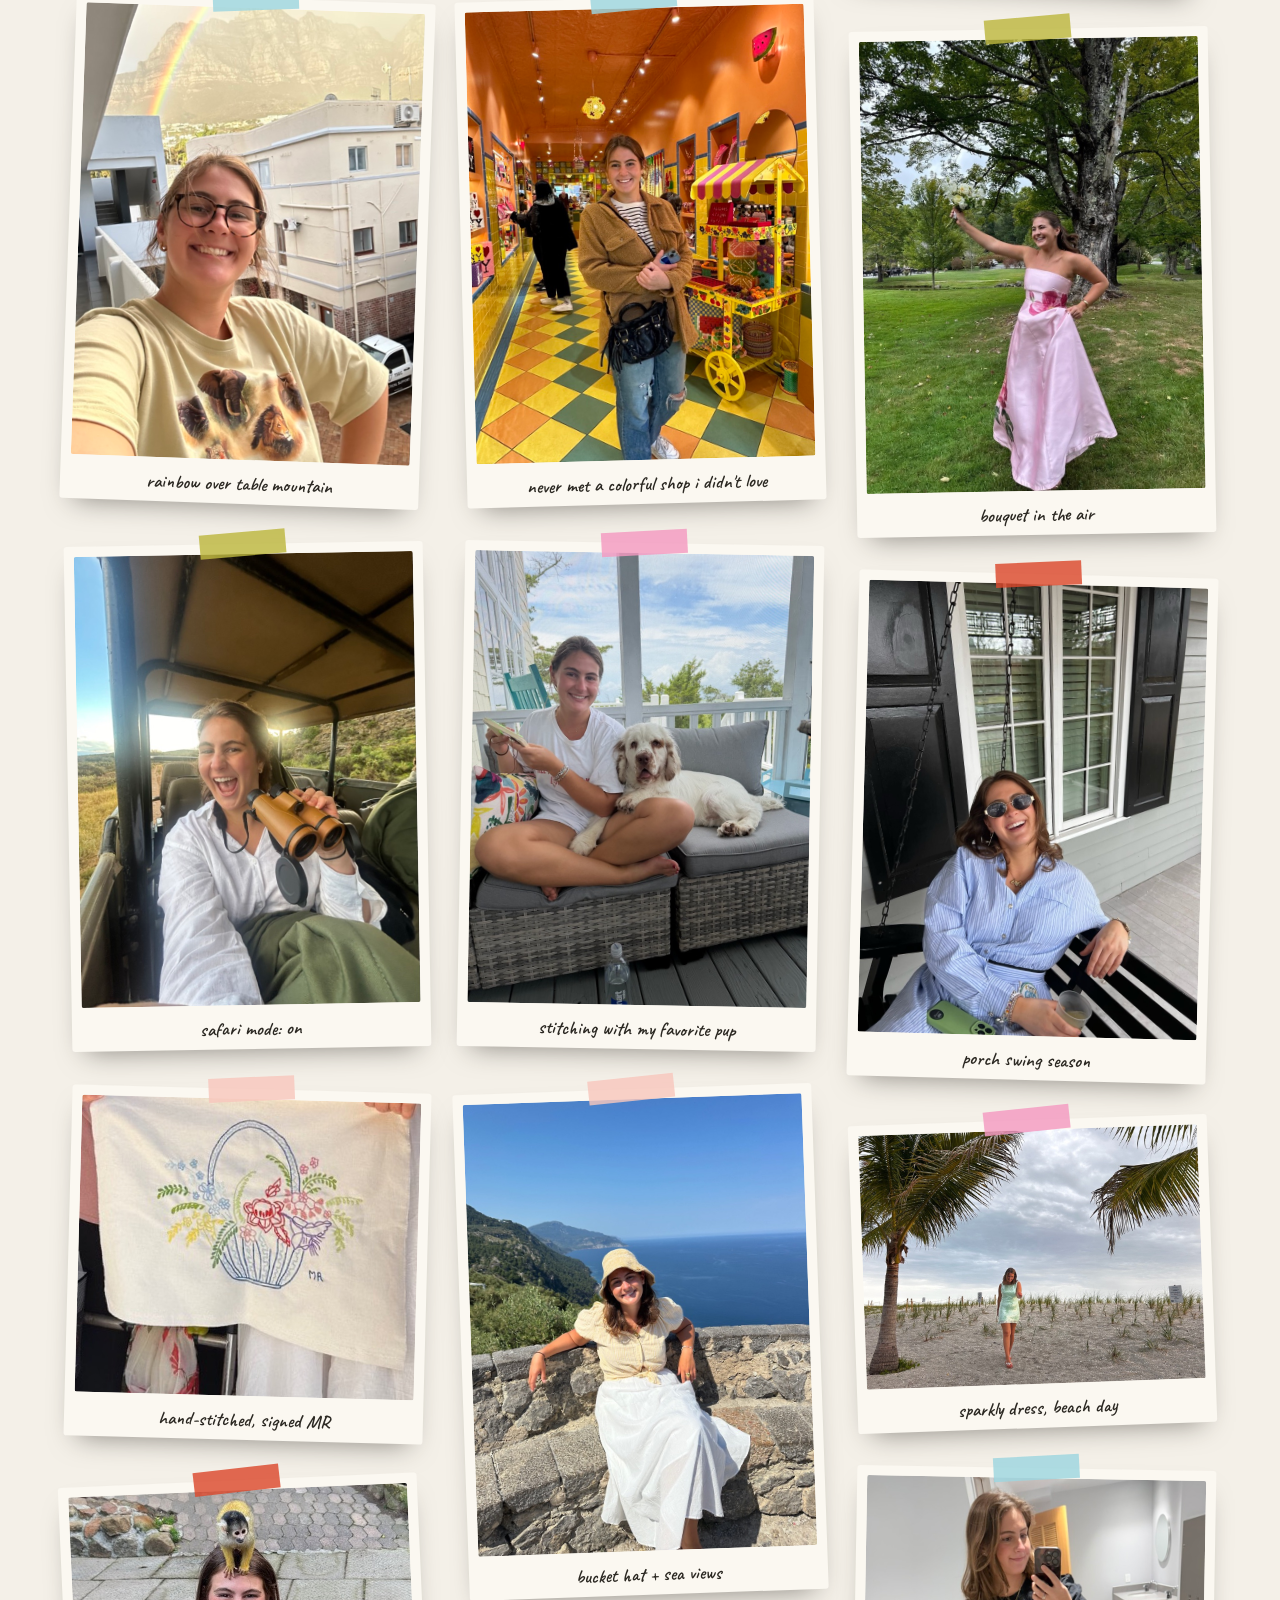
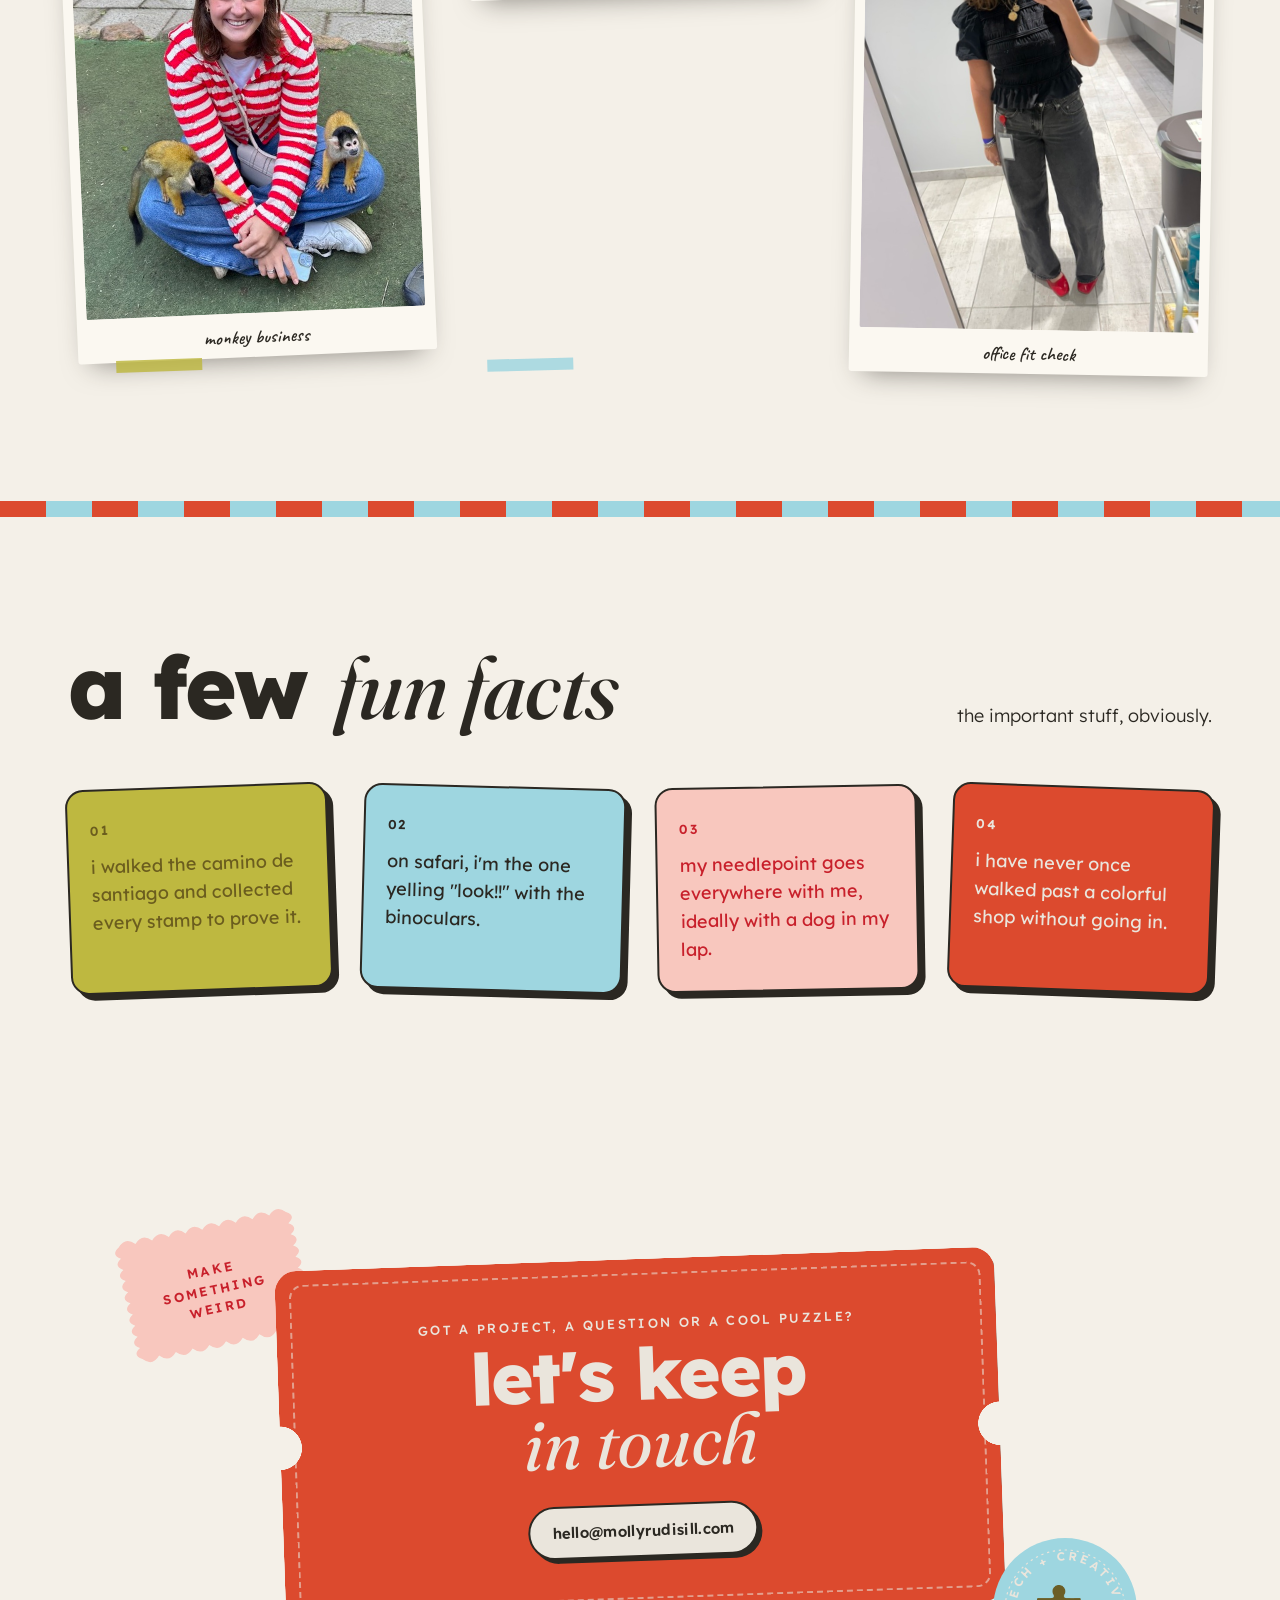
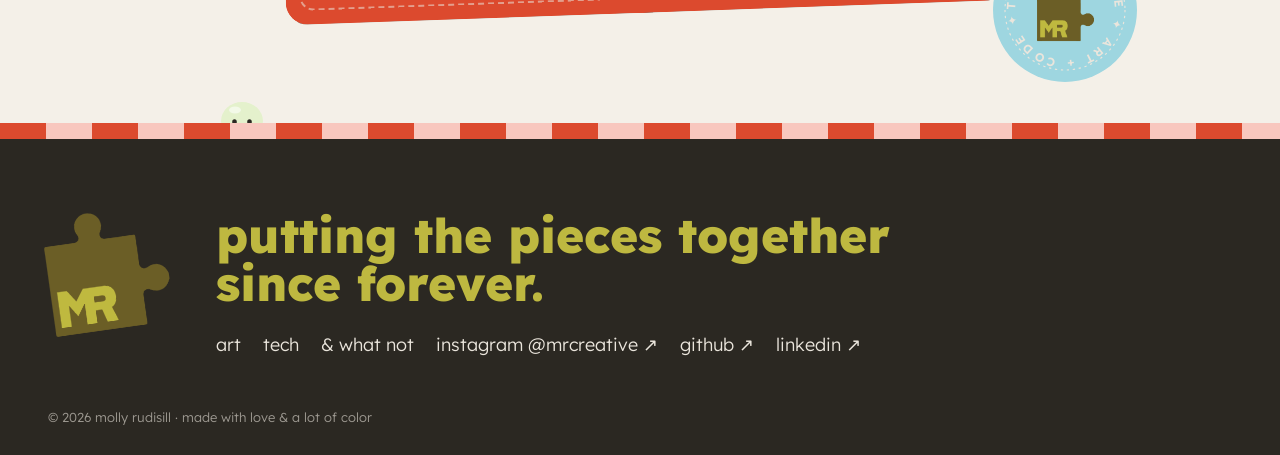
==== commit 0ed0ec49: "Use Molly's photos: cutouts and cards on home, scrapbook wall and real story on about Co-Authored-By" ====
--- a/about.html
+++ b/about.html
@@ -4,7 +4,7 @@
   <meta charset="utf-8" />
   <meta name="viewport" content="width=device-width, initial-scale=1" />
   <title>about molly — molly rudisill</title>
-  <meta name="description" content="about molly rudisill: designer, painter and tinkerer where tech meets creative." />
+  <meta name="description" content="about molly rudisill: designer, painter, stitcher and tinkerer where tech meets creative." />
   <link rel="icon" href="assets/mark-mr.png" />
   <link rel="preconnect" href="https://fonts.googleapis.com" />
   <link rel="preconnect" href="https://fonts.gstatic.com" crossorigin />
@@ -16,12 +16,13 @@
 
   <main>
     <!-- ============ HEADER ============ -->
-    <section class="page-hero" style="--theme: var(--bubblegum); --theme-ink: var(--cherry)">
+    <section class="page-hero about-hero" style="--theme: var(--bubblegum); --theme-ink: var(--cherry)">
       <div class="page-hero-text">
         <p class="kicker">about molly</p>
         <h1>hello!</h1>
-        <p class="lede">the longer version: who i am, what i make, and why i can't stop mixing art with code.</p>
+        <p class="lede">the longer version: who i am, what i make, and where i've been lately.</p>
       </div>
+      <img class="about-hero-cutout" src="assets/cutouts/colorful-shop.png" alt="molly smiling in a cozy teddy jacket" />
     </section>
 
     <div data-marquee class="marquee"></div>
@@ -29,14 +30,42 @@
     <!-- ============ MY STORY ============ -->
     <section class="section">
       <div class="wrap about-story reveal">
-        <img class="about-story-cutout" src="assets/molly-cutout.png" alt="molly in a red striped sweater with three squirrel monkeys" />
+        <img class="about-story-cutout" src="assets/cutouts/grad.png" alt="molly in a carolina blue graduation gown, holding her cap" />
         <div>
           <p class="kicker">my story</p>
           <h2>a little bit of <em>everything</em></h2>
-          <!-- placeholder text: swap in your own story -->
-          <p>i'm molly, a designer, painter and tinkerer. i grew up drawing on everything i could find, then fell in love with computers and realized they could be a paintbrush too.</p>
-          <p>these days i make websites, needlepoint, jewelry, art and ai-powered tools, usually with too many colors and at least one puzzle piece. i believe tech and creativity belong together, and i love helping people find the spot where they overlap.</p>
-          <p>when i'm not making things, you'll find me hunting for vintage treasures, playing my records too loud, or making friends with the local wildlife (see: monkeys).</p>
+          <!-- draft: tweak these in your own words -->
+          <p>i'm molly: a designer, painter, stitcher and tinkerer, and a brand-new grad (class of 2026!). i'm happiest when i'm making something, whether that's a website, a needlepoint canvas or a piece of jewelry.</p>
+          <p>i also love a good adventure. i've walked the camino de santiago, gone on safari, and met a few too many monkeys. every trip comes home with me as color, ideas and a new obsession.</p>
+          <p>i believe tech and creativity belong together, and i love helping people find the spot where they overlap.</p>
+        </div>
+      </div>
+    </section>
+
+    <div class="stripes"></div>
+
+    <!-- ============ LIFE LATELY ============ -->
+    <section class="section">
+      <div class="wrap">
+        <div class="section-head reveal">
+          <h2>life <em>lately</em></h2>
+          <p>a little scrapbook of the places, people (and animals) that keep me inspired.</p>
+        </div>
+        <div class="wall">
+          <figure class="wall-snap" style="--r: -2deg; --tape: var(--bubblegum)"><img src="assets/photos/camino-finish.jpg" alt="molly holding her stamped camino credential in front of the santiago cathedral" loading="lazy" /><figcaption>finished the camino!</figcaption></figure>
+          <figure class="wall-snap" style="--r: 2deg; --tape: var(--sky)"><img src="assets/photos/cape-town-rainbow.jpg" alt="molly smiling on a balcony with a rainbow over table mountain" loading="lazy" /><figcaption>rainbow over table mountain</figcaption></figure>
+          <figure class="wall-snap" style="--r: -1deg; --tape: var(--chartreuse)"><img src="assets/photos/safari.jpg" alt="molly laughing on a safari truck with binoculars" loading="lazy" /><figcaption>safari mode: on</figcaption></figure>
+          <figure class="wall-snap" style="--r: 1.5deg; --tape: var(--blush)"><img src="assets/photos/mr-embroidery.jpg" alt="a hand-embroidered flower basket on linen, signed MR" loading="lazy" /><figcaption>hand-stitched, signed MR</figcaption></figure>
+          <figure class="wall-snap" style="--r: -2.5deg; --tape: var(--tomato)"><img src="assets/molly.jpg" alt="molly in a red striped sweater with three squirrel monkeys climbing on her" loading="lazy" /><figcaption>monkey business</figcaption></figure>
+          <figure class="wall-snap" style="--r: 2deg; --tape: var(--chartreuse)"><img src="assets/photos/camino-walk.jpg" alt="molly hiking with a yellow backpack and trekking pole" loading="lazy" /><figcaption>one step at a time</figcaption></figure>
+          <figure class="wall-snap" style="--r: -1.5deg; --tape: var(--sky)"><img src="assets/photos/colorful-shop.jpg" alt="molly in a bright yellow and orange tiled shop" loading="lazy" /><figcaption>never met a colorful shop i didn't love</figcaption></figure>
+          <figure class="wall-snap" style="--r: 1deg; --tape: var(--bubblegum)"><img src="assets/photos/needlepoint-pup.jpg" alt="molly stitching needlepoint on the porch with her dog" loading="lazy" /><figcaption>stitching with my favorite pup</figcaption></figure>
+          <figure class="wall-snap" style="--r: -2deg; --tape: var(--blush)"><img src="assets/photos/sea-views.jpg" alt="molly in a bucket hat on a stone wall above the sea" loading="lazy" /><figcaption>bucket hat + sea views</figcaption></figure>
+          <figure class="wall-snap" style="--r: 2.5deg; --tape: var(--sky)"><img src="assets/photos/grad.jpg" alt="molly in a white dress holding a carolina blue graduation cap" loading="lazy" /><figcaption>class of 2026</figcaption></figure>
+          <figure class="wall-snap" style="--r: -1deg; --tape: var(--chartreuse)"><img src="assets/photos/bouquet.jpg" alt="molly in a pink floral gown holding a bouquet in the air" loading="lazy" /><figcaption>bouquet in the air</figcaption></figure>
+          <figure class="wall-snap" style="--r: 1.5deg; --tape: var(--tomato)"><img src="assets/photos/porch-swing.jpg" alt="molly laughing on a porch swing in sunglasses" loading="lazy" /><figcaption>porch swing season</figcaption></figure>
+          <figure class="wall-snap" style="--r: -2deg; --tape: var(--bubblegum)"><img src="assets/photos/beach.jpg" alt="molly in a sparkly mint dress on the beach between palm trees" loading="lazy" /><figcaption>sparkly dress, beach day</figcaption></figure>
+          <figure class="wall-snap" style="--r: 1deg; --tape: var(--sky)"><img src="assets/photos/office-fit.jpg" alt="molly taking a mirror selfie in a black top and red shoes" loading="lazy" /><figcaption>office fit check</figcaption></figure>
         </div>
       </div>
     </section>
@@ -50,12 +79,12 @@
           <h2>a few <em>fun facts</em></h2>
           <p>the important stuff, obviously.</p>
         </div>
-        <!-- placeholder facts: swap in your own -->
+        <!-- draft: swap in your own -->
         <div class="facts">
-          <div class="fact reveal" style="--c: var(--chartreuse); --i: var(--olive); --r: -2deg"><b>01</b><p>i own way too many paintbrushes and use about three of them.</p></div>
-          <div class="fact reveal" style="--c: var(--sky); --i: var(--ink); --r: 1.5deg"><b>02</b><p>my favorite color changes weekly. currently: tomato.</p></div>
-          <div class="fact reveal" style="--c: var(--blush); --i: var(--cherry); --r: -1deg"><b>03</b><p>i will always stop to pet a dog. or a monkey.</p></div>
-          <div class="fact reveal" style="--c: var(--tomato); --i: var(--cream); --r: 2deg"><b>04</b><p>my first website had a glitter cursor and i stand by it.</p></div>
+          <div class="fact reveal" style="--c: var(--chartreuse); --i: var(--olive); --r: -2deg"><b>01</b><p>i walked the camino de santiago and collected every stamp to prove it.</p></div>
+          <div class="fact reveal" style="--c: var(--sky); --i: var(--ink); --r: 1.5deg"><b>02</b><p>on safari, i'm the one yelling "look!!" with the binoculars.</p></div>
+          <div class="fact reveal" style="--c: var(--blush); --i: var(--cherry); --r: -1deg"><b>03</b><p>my needlepoint goes everywhere with me, ideally with a dog in my lap.</p></div>
+          <div class="fact reveal" style="--c: var(--tomato); --i: var(--cream); --r: 2deg"><b>04</b><p>i have never once walked past a colorful shop without going in.</p></div>
         </div>
       </div>
     </section>
--- a/css/styles.css
+++ b/css/styles.css
@@ -336,6 +336,31 @@
 .about-story h2 { font-size: clamp(40px, 6vw, 76px); margin-bottom: 22px; }
 .about-story h2 em { color: var(--tomato); font-weight: 400; }
 .about-story p:not(.kicker) { font-size: clamp(17px, 1.7vw, 20px); max-width: 52ch; }
+/* about page header: a cutout sticker of me */
+.page-hero.about-hero { overflow: visible; }
+.about-hero-cutout {
+  justify-self: center; align-self: end; width: min(100%, 260px); margin-bottom: -60px; position: relative; z-index: 3;
+  transform: rotate(4deg);
+  filter: drop-shadow(4px 0 0 #fff) drop-shadow(-4px 0 0 #fff) drop-shadow(0 4px 0 #fff) drop-shadow(0 -4px 0 #fff)
+          drop-shadow(0 16px 18px rgba(43, 40, 34, 0.3));
+}
+/* life lately: a scrapbook wall of polaroids */
+.wall { columns: 3 240px; column-gap: clamp(18px, 3vw, 34px); }
+.wall-snap {
+  position: relative; break-inside: avoid; margin: 0 0 clamp(26px, 3.5vw, 40px);
+  background: #fbf8f1; padding: 10px 10px 44px; border-radius: 3px;
+  box-shadow: 0 14px 28px -14px rgba(43, 40, 34, 0.55);
+  transform: rotate(var(--r));
+  transition: transform 0.4s cubic-bezier(.34, 1.56, .64, 1);
+}
+.wall-snap:hover { transform: rotate(0deg) scale(1.04); z-index: 2; }
+.wall-snap img { display: block; width: 100%; height: auto; border-radius: 2px; }
+.wall-snap figcaption { position: absolute; left: 8px; right: 8px; bottom: 9px; text-align: center; font: 600 19px/1.1 var(--font-hand); color: var(--ink); }
+.wall-snap::before {
+  content: ""; position: absolute; top: -12px; left: 50%; width: 86px; height: 24px; translate: -50% 0; rotate: -4deg; z-index: 1;
+  background: var(--tape, var(--chartreuse)); opacity: 0.82;
+}
+
 .facts { display: grid; grid-template-columns: repeat(auto-fit, minmax(min(100%, 230px), 1fr)); gap: clamp(18px, 3vw, 32px); }
 .fact {
   background: var(--c); color: var(--i);
@@ -683,6 +708,7 @@
   .about-float { min-height: 920px; }
   .about-story { grid-template-columns: 1fr; }
   .about-story-cutout { width: min(70%, 280px); }
+  .about-hero-cutout { width: 170px; margin: 10px 0 -50px; }
   .fl-1 { left: 0;   top: auto; bottom: 0; width: 46%; }
   .fl-2 { left: 4%;  top: 1%;   width: 28%; }
   .fl-3 { left: 38%; top: 0;    width: 34%; }
